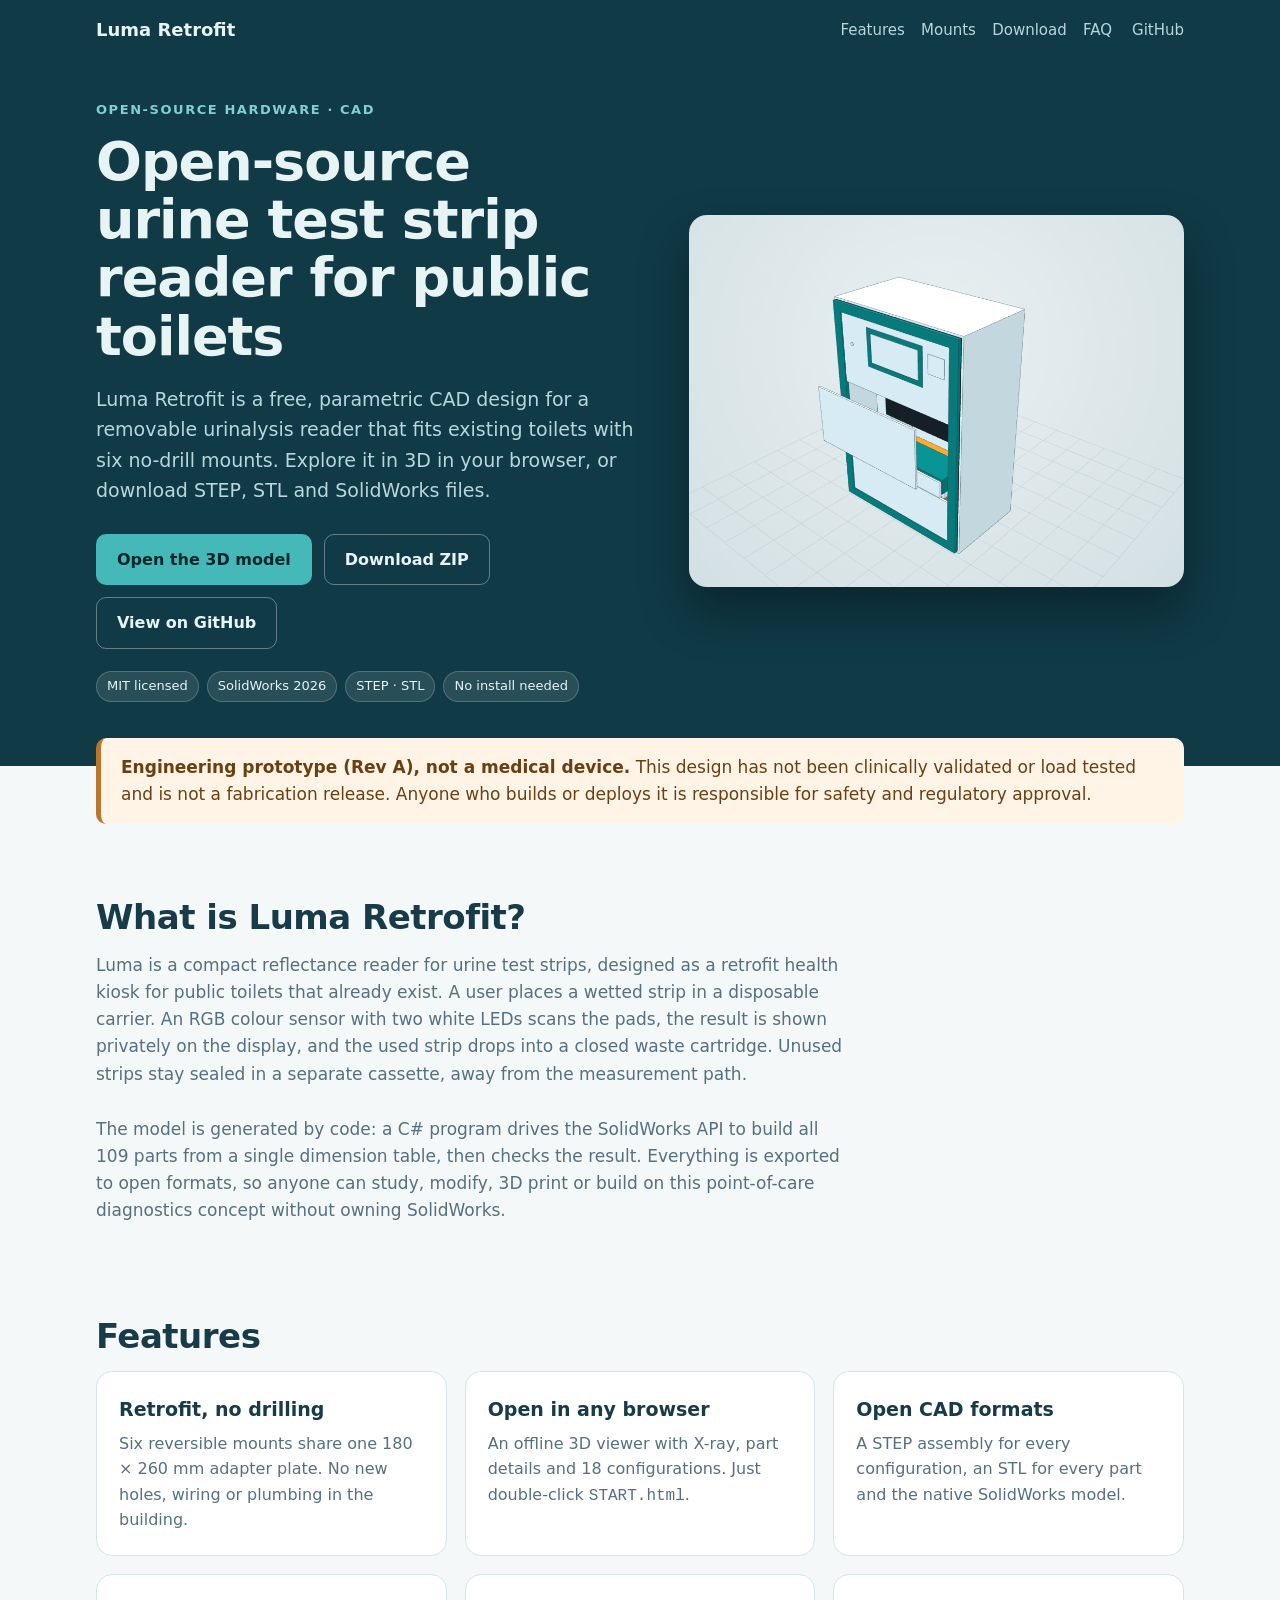
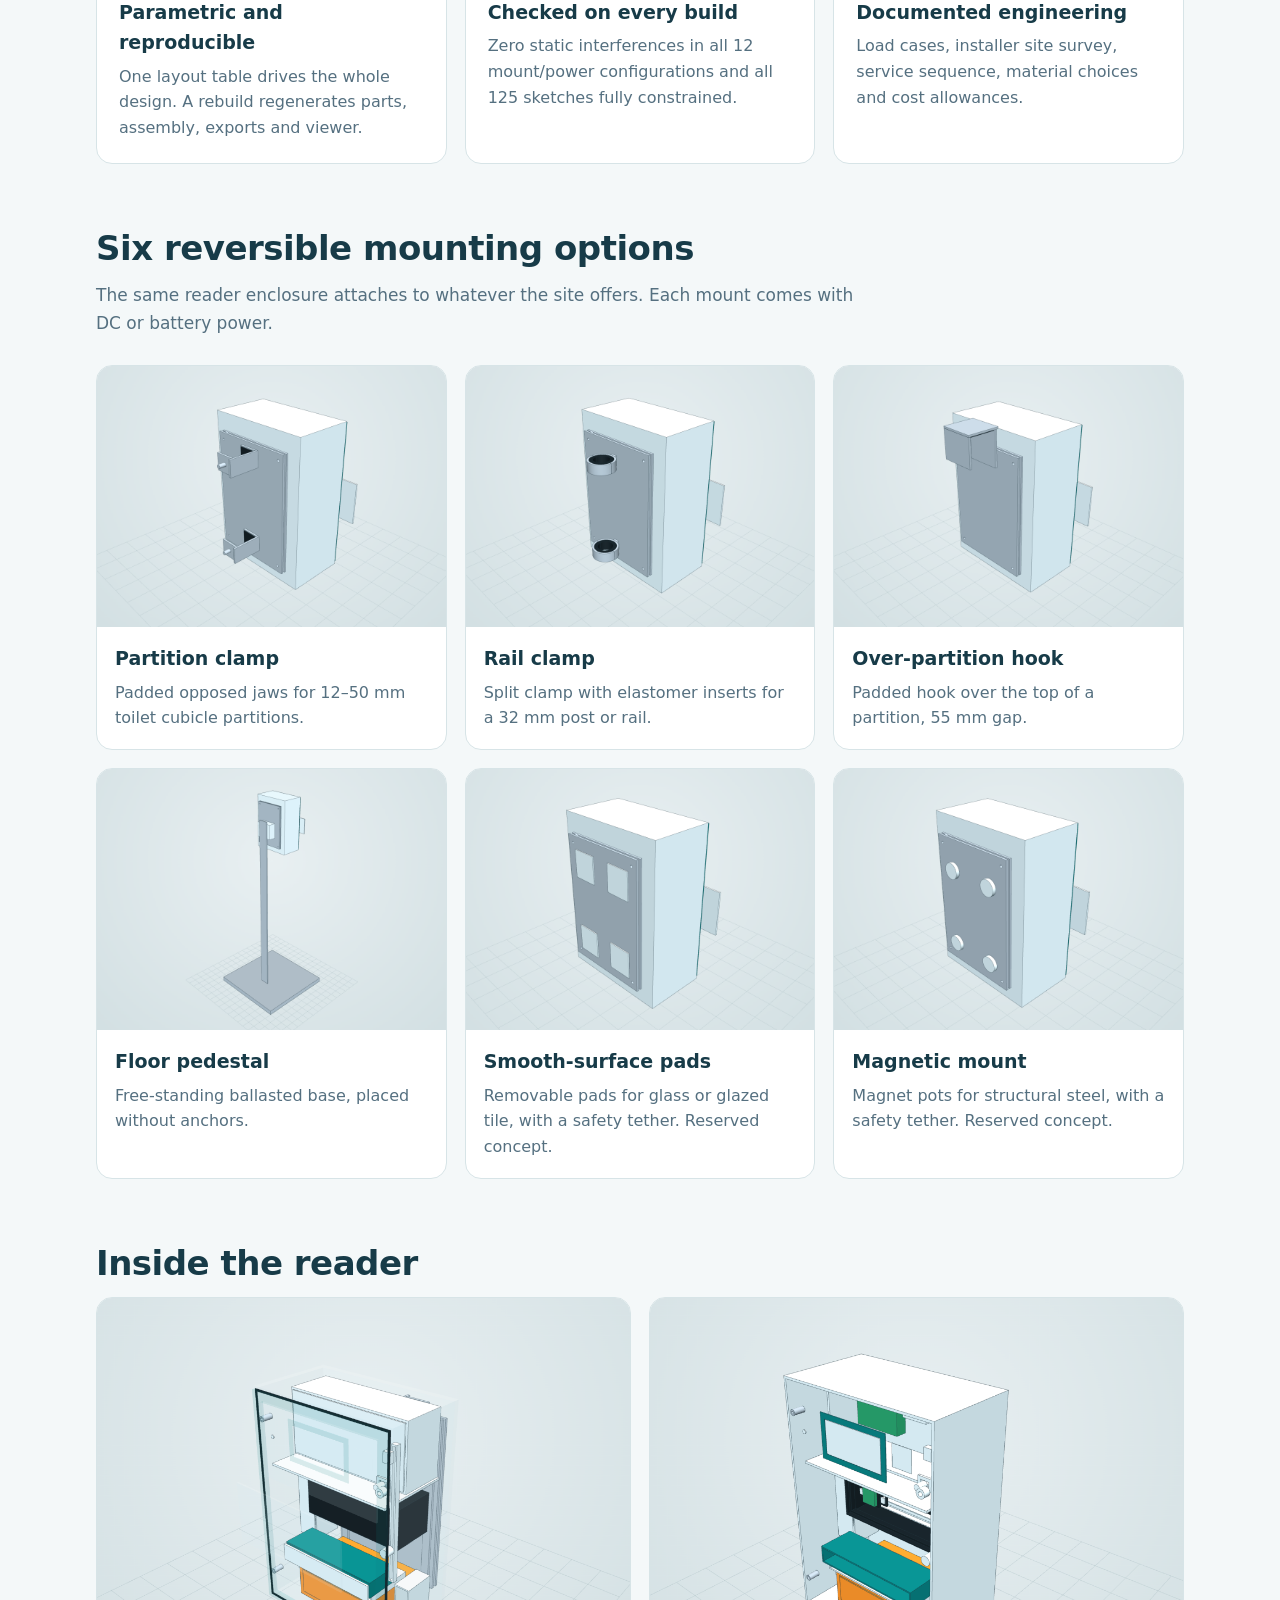
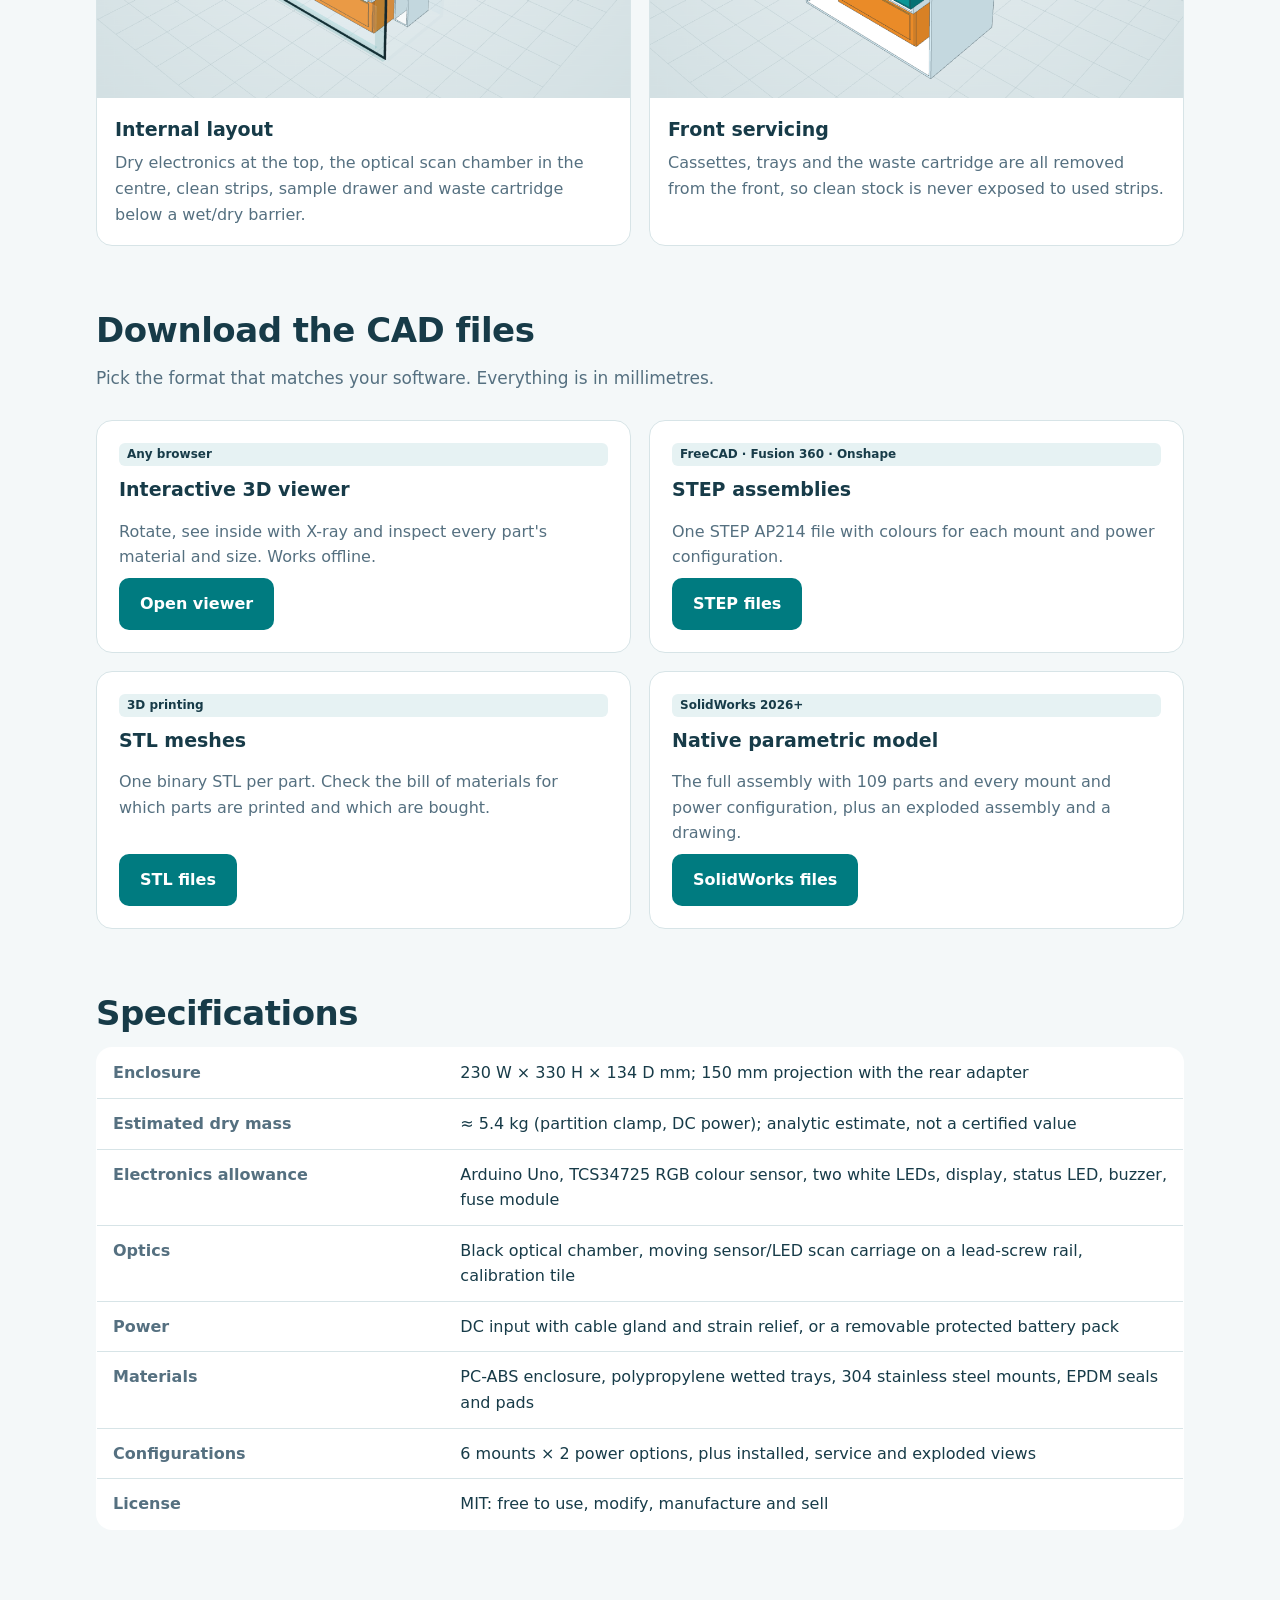
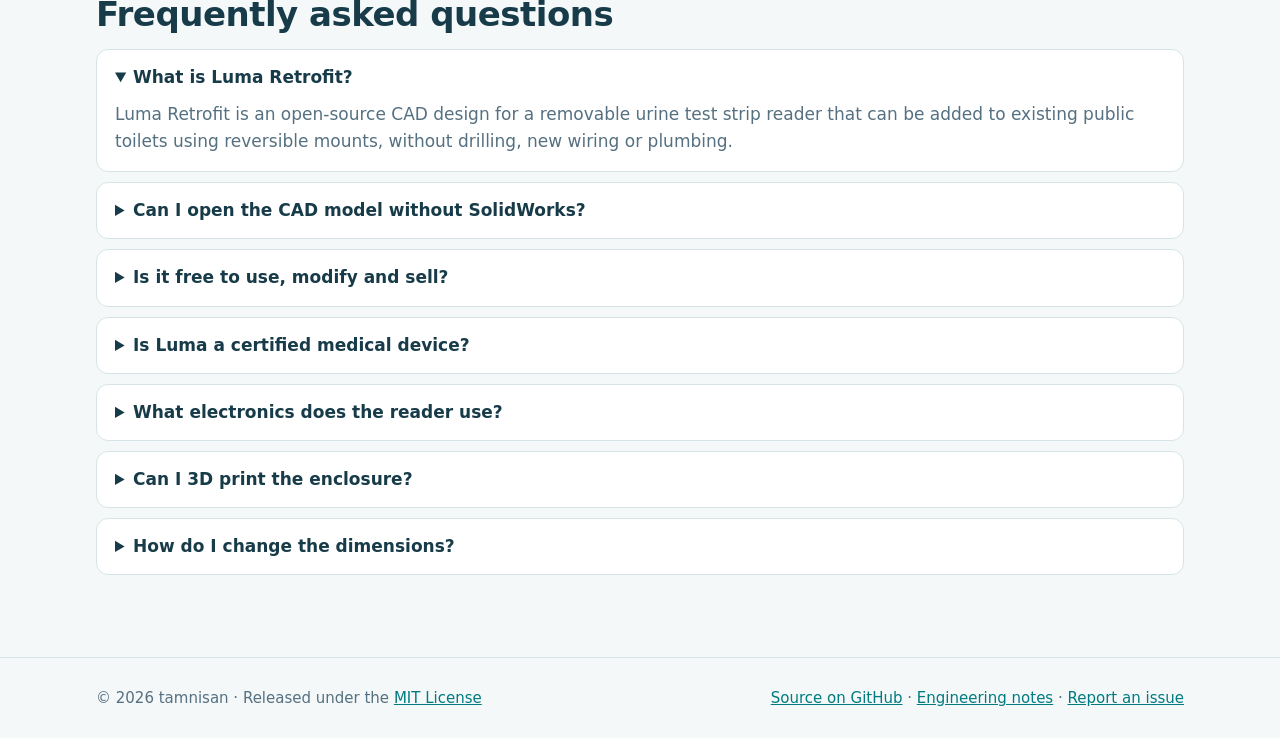
==== index.html @ 3da400e9 "Add MIT license, project README, website and search metadata - LICENSE: MIT, copyright tamnisan - RE" ====
<!doctype html>
<html lang="en">
<head>
<meta charset="utf-8">
<meta name="viewport" content="width=device-width,initial-scale=1">
<title>Luma: Open-Source Urine Test Strip Reader for Public Toilets</title>
<meta name="description" content="Free, open-source CAD for a urine test strip reader that retrofits into public toilets. View it in 3D in your browser or get STEP, STL and SolidWorks files.">
<meta name="keywords" content="urine test strip reader, open source urinalysis device, urine analyzer CAD, smart toilet, public health kiosk, point-of-care diagnostics, open hardware, SolidWorks, STEP, STL, 3D printable enclosure, Arduino, TCS34725">
<meta name="author" content="tamnisan">
<meta name="robots" content="index,follow,max-image-preview:large">
<meta name="theme-color" content="#103a46">
<link rel="canonical" href="https://tamnisan.github.io/luma/">
<link rel="icon" href="data:image/svg+xml,%3Csvg xmlns='http://www.w3.org/2000/svg' viewBox='0 0 64 64'%3E%3Crect width='64' height='64' rx='14' fill='%23103a46'/%3E%3Crect x='18' y='12' width='28' height='40' rx='3' fill='none' stroke='%237fd0cf' stroke-width='4'/%3E%3Crect x='24' y='19' width='16' height='9' fill='%237fd0cf'/%3E%3C/svg%3E">

<meta property="og:type" content="website">
<meta property="og:site_name" content="Luma Retrofit">
<meta property="og:url" content="https://tamnisan.github.io/luma/">
<meta property="og:title" content="Luma: Open-Source Urine Test Strip Reader for Public Toilets">
<meta property="og:description" content="Open-source CAD for a removable urine test strip reader with six no-drill mounts. 3D viewer, STEP, STL and SolidWorks files. MIT licensed.">
<meta property="og:image" content="https://tamnisan.github.io/luma/docs/social-preview.png">
<meta property="og:image:width" content="1280">
<meta property="og:image:height" content="640">
<meta property="og:image:alt" content="Luma Retrofit urine test strip reader enclosure, 3D CAD render">
<meta name="twitter:card" content="summary_large_image">
<meta name="twitter:title" content="Luma: Open-Source Urine Test Strip Reader for Public Toilets">
<meta name="twitter:description" content="Open-source CAD for a removable urine test strip reader with six no-drill mounts. 3D viewer, STEP, STL and SolidWorks files.">
<meta name="twitter:image" content="https://tamnisan.github.io/luma/docs/social-preview.png">

<script type="application/ld+json">
{
  "@context": "https://schema.org",
  "@graph": [
    {
      "@type": "WebSite",
      "@id": "https://tamnisan.github.io/luma/#website",
      "url": "https://tamnisan.github.io/luma/",
      "name": "Luma Retrofit",
      "description": "Open-source CAD design for a urine test strip reader that retrofits into existing public toilets.",
      "inLanguage": "en"
    },
    {
      "@type": "SoftwareSourceCode",
      "@id": "https://tamnisan.github.io/luma/#project",
      "name": "Luma Retrofit: open-source urine test strip reader CAD",
      "description": "Parametric SolidWorks CAD for a removable urine test strip reflectance reader with six reversible mounts, DC or battery power, STEP and STL exports and an offline browser 3D viewer.",
      "url": "https://tamnisan.github.io/luma/",
      "codeRepository": "https://github.com/tamnisan/luma",
      "license": "https://opensource.org/licenses/MIT",
      "programmingLanguage": ["C#", "JavaScript", "PowerShell"],
      "keywords": "urine test strip reader, urinalysis, smart toilet, public health kiosk, point-of-care diagnostics, open hardware, SolidWorks, STEP, STL, 3D printing, Arduino, TCS34725",
      "image": "https://tamnisan.github.io/luma/docs/social-preview.png",
      "author": {"@type": "Person", "name": "tamnisan", "url": "https://github.com/tamnisan"},
      "dateModified": "2026-09-21",
      "isPartOf": {"@id": "https://tamnisan.github.io/luma/#website"}
    },
    {
      "@type": "FAQPage",
      "mainEntity": [
        {"@type": "Question", "name": "What is Luma Retrofit?", "acceptedAnswer": {"@type": "Answer", "text": "Luma Retrofit is an open-source CAD design for a removable urine test strip reader that can be added to existing public toilets using reversible mounts, without drilling, new wiring or plumbing."}},
        {"@type": "Question", "name": "Can I open the CAD model without SolidWorks?", "acceptedAnswer": {"@type": "Answer", "text": "Yes. The model opens in any modern web browser through the included offline 3D viewer. STEP files work in FreeCAD, Fusion 360, Onshape and other CAD programs, and STL files work in any slicer. The native SolidWorks files need SolidWorks 2026 or newer."}},
        {"@type": "Question", "name": "Is it free to use, modify and sell?", "acceptedAnswer": {"@type": "Answer", "text": "Yes. The project is released under the MIT License, so you may use, modify, manufacture and sell it, including commercially, as long as you keep the copyright notice. It is provided as is, without warranty."}},
        {"@type": "Question", "name": "Is Luma a certified medical device?", "acceptedAnswer": {"@type": "Answer", "text": "No. Luma is a Rev A engineering prototype. It is not a fabrication release and has not been clinically validated. Anyone who builds or deploys it is responsible for safety, structural and regulatory approval."}},
        {"@type": "Question", "name": "What electronics does the reader use?", "acceptedAnswer": {"@type": "Answer", "text": "The design reserves space for an Arduino Uno controller, a TCS34725 RGB colour sensor and two white LEDs on a moving scan carriage, plus a display, status LED, buzzer and DC or battery power. Firmware is not part of the repository yet."}},
        {"@type": "Question", "name": "Can I 3D print the enclosure?", "acceptedAnswer": {"@type": "Answer", "text": "Yes. Every part is available as an STL file, and the enclosure parts are designed as PC-ABS prototype prints. Check the Process column in the bill of materials: parts named envelope are only space reservations for purchased components, and the mounts are designed in stainless steel."}},
        {"@type": "Question", "name": "How do I change the dimensions?", "acceptedAnswer": {"@type": "Answer", "text": "Every part size and position is defined in the Layout table in src/LumaBuilder.cs. Edit it and run src/Build.ps1 with SolidWorks installed to rebuild the whole model, exports and viewer."}}
      ]
    }
  ]
}
</script>

<style>
:root{--bg:#f4f8f9;--surface:#ffffff;--ink:#173b48;--muted:#557080;--line:#d7e4e7;--accent:#007b80;--accent-ink:#ffffff;--hero:#103a46;--hero-ink:#e8f3f4;--hero-muted:#b9d6db;--chip:#e6f2f3;--warn-bg:#fff4e6;--warn-line:#bd752d;--warn-ink:#6b3f10}
@media (prefers-color-scheme:dark){:root:not([data-theme="light"]){--bg:#0d1b20;--surface:#13262c;--ink:#dcebee;--muted:#8fa9b1;--line:#23404a;--accent:#45b8b9;--accent-ink:#06282b;--hero:#0a171b;--hero-ink:#e1eff1;--hero-muted:#93b3ba;--chip:#1b333a;--warn-bg:#2b2114;--warn-line:#d08a3c;--warn-ink:#f1c793}}
:root[data-theme="dark"]{--bg:#0d1b20;--surface:#13262c;--ink:#dcebee;--muted:#8fa9b1;--line:#23404a;--accent:#45b8b9;--accent-ink:#06282b;--hero:#0a171b;--hero-ink:#e1eff1;--hero-muted:#93b3ba;--chip:#1b333a;--warn-bg:#2b2114;--warn-line:#d08a3c;--warn-ink:#f1c793}
*{box-sizing:border-box}
html{scroll-behavior:smooth}
body{margin:0;background:var(--bg);color:var(--ink);font:17px/1.6 system-ui,-apple-system,"Segoe UI",Roboto,sans-serif}
a{color:var(--accent)}
img{max-width:100%;height:auto;display:block}
.wrap{max-width:1120px;margin:0 auto;padding:0 16px}
.nav{background:var(--hero);color:var(--hero-ink)}
.nav .wrap{display:flex;align-items:center;gap:20px;min-height:60px;flex-wrap:wrap}
.nav .brand{font-weight:700;color:var(--hero-ink);text-decoration:none;margin-right:auto;font-size:18px}
.nav a{color:var(--hero-muted);text-decoration:none;font-size:15px}
.nav a:hover{color:var(--hero-ink)}
.hero{background:var(--hero);color:var(--hero-ink);padding:40px 0 64px}
.hero .wrap{display:grid;grid-template-columns:1.1fr 1fr;gap:48px;align-items:center}
.eyebrow{text-transform:uppercase;letter-spacing:.12em;font-size:13px;font-weight:600;color:#7fd0cf}
h1{font-size:clamp(34px,5vw,54px);line-height:1.08;letter-spacing:-1px;margin:12px 0 18px}
.lead{font-size:19px;color:var(--hero-muted);margin:0 0 28px;max-width:560px}
.cta{display:flex;gap:12px;flex-wrap:wrap}
.btn{display:inline-block;padding:12px 20px;border-radius:10px;font-weight:600;text-decoration:none;font-size:16px;border:1px solid transparent}
.btn.primary{background:#45b8b9;color:#06282b}
.btn.ghost{border-color:rgba(255,255,255,.35);color:var(--hero-ink)}
.btn:hover{filter:brightness(1.08)}
.hero figure{margin:0;border-radius:18px;overflow:hidden;box-shadow:0 24px 48px rgba(0,0,0,.35)}
.badges{display:flex;gap:8px;flex-wrap:wrap;margin-top:22px}
.badges span{font-size:13px;padding:4px 10px;border-radius:999px;background:rgba(255,255,255,.1);border:1px solid rgba(255,255,255,.2)}
section{padding:56px 0 8px}
h2{font-size:clamp(26px,3.4vw,34px);letter-spacing:-.5px;margin:0 0 14px;line-height:1.2}
h3{font-size:19px;margin:0 0 6px}
.sub{color:var(--muted);max-width:760px;margin:0 0 28px}
.notice{margin-top:-28px;background:var(--warn-bg);border-left:5px solid var(--warn-line);color:var(--warn-ink);padding:16px 20px;border-radius:10px;position:relative}
.grid{display:grid;gap:18px}
.g3{grid-template-columns:repeat(3,1fr)}
.g2{grid-template-columns:repeat(2,1fr)}
.card{background:var(--surface);border:1px solid var(--line);border-radius:16px;padding:22px}
.card p{margin:0;color:var(--muted);font-size:16px}
.mount{padding:0;overflow:hidden}
.mount img{aspect-ratio:4/3;object-fit:cover;background:#e3edef}
.mount div{padding:16px 18px 18px}
table{width:100%;border-collapse:collapse;background:var(--surface);border:1px solid var(--line);border-radius:16px;overflow:hidden;font-size:16px}
th,td{text-align:left;padding:12px 16px;border-bottom:1px solid var(--line);vertical-align:top}
th{width:32%;color:var(--muted);font-weight:600}
tr:last-child th,tr:last-child td{border-bottom:0}
.dl .card{display:flex;flex-direction:column;gap:8px}
.dl .card a.btn{align-self:flex-start;margin-top:auto;background:var(--accent);color:var(--accent-ink)}
.tag{display:inline-block;font-size:12px;font-weight:600;padding:2px 8px;border-radius:6px;background:var(--chip);color:var(--ink)}
details{background:var(--surface);border:1px solid var(--line);border-radius:12px;padding:14px 18px;margin-bottom:10px}
summary{cursor:pointer;font-weight:600;font-size:17px}
details p{margin:10px 0 2px;color:var(--muted)}
footer{margin-top:64px;padding:28px 0;border-top:1px solid var(--line);color:var(--muted);font-size:15px}
footer .wrap{display:flex;gap:16px;justify-content:space-between;flex-wrap:wrap}
@media (max-width:860px){.hero .wrap,.g2{grid-template-columns:1fr}.g3{grid-template-columns:1fr 1fr}.nav .links{display:none}}
@media (max-width:560px){.g3{grid-template-columns:1fr}th{width:40%}}
</style>
</head>
<body>

<nav class="nav" aria-label="Main">
  <div class="wrap">
    <a class="brand" href="./">Luma Retrofit</a>
    <span class="links"><a href="#features">Features</a> &nbsp; <a href="#mounts">Mounts</a> &nbsp; <a href="#download">Download</a> &nbsp; <a href="#faq">FAQ</a></span>
    <a href="https://github.com/tamnisan/luma">GitHub</a>
  </div>
</nav>

<header class="hero">
  <div class="wrap">
    <div>
      <div class="eyebrow">Open-source hardware · CAD</div>
      <h1>Open-source urine test strip reader for public toilets</h1>
      <p class="lead">Luma Retrofit is a free, parametric CAD design for a removable urinalysis reader that fits existing toilets with six no-drill mounts. Explore it in 3D in your browser, or download STEP, STL and SolidWorks files.</p>
      <div class="cta">
        <a class="btn primary" href="START.html">Open the 3D model</a>
        <a class="btn ghost" href="https://github.com/tamnisan/luma/archive/refs/heads/main.zip">Download ZIP</a>
        <a class="btn ghost" href="https://github.com/tamnisan/luma">View on GitHub</a>
      </div>
      <div class="badges"><span>MIT licensed</span><span>SolidWorks 2026</span><span>STEP · STL</span><span>No install needed</span></div>
    </div>
    <figure><img src="docs/images/overview.png" width="960" height="720" alt="3D CAD model of the Luma urine test strip reader enclosure with display, sample drawer and service door"></figure>
  </div>
</header>

<main>
  <div class="wrap">
    <p class="notice" role="note"><strong>Engineering prototype (Rev A), not a medical device.</strong> This design has not been clinically validated or load tested and is not a fabrication release. Anyone who builds or deploys it is responsible for safety and regulatory approval.</p>
  </div>

  <section id="about">
    <div class="wrap">
      <h2>What is Luma Retrofit?</h2>
      <p class="sub">Luma is a compact reflectance reader for urine test strips, designed as a retrofit health kiosk for public toilets that already exist. A user places a wetted strip in a disposable carrier. An RGB colour sensor with two white LEDs scans the pads, the result is shown privately on the display, and the used strip drops into a closed waste cartridge. Unused strips stay sealed in a separate cassette, away from the measurement path.</p>
      <p class="sub">The model is generated by code: a C# program drives the SolidWorks API to build all 109 parts from a single dimension table, then checks the result. Everything is exported to open formats, so anyone can study, modify, 3D print or build on this point-of-care diagnostics concept without owning SolidWorks.</p>
    </div>
  </section>

  <section id="features">
    <div class="wrap">
      <h2>Features</h2>
      <div class="grid g3">
        <div class="card"><h3>Retrofit, no drilling</h3><p>Six reversible mounts share one 180 × 260 mm adapter plate. No new holes, wiring or plumbing in the building.</p></div>
        <div class="card"><h3>Open in any browser</h3><p>An offline 3D viewer with X-ray, part details and 18 configurations. Just double-click <code>START.html</code>.</p></div>
        <div class="card"><h3>Open CAD formats</h3><p>A STEP assembly for every configuration, an STL for every part and the native SolidWorks model.</p></div>
        <div class="card"><h3>Parametric and reproducible</h3><p>One layout table drives the whole design. A rebuild regenerates parts, assembly, exports and viewer.</p></div>
        <div class="card"><h3>Checked on every build</h3><p>Zero static interferences in all 12 mount/power configurations and all 125 sketches fully constrained.</p></div>
        <div class="card"><h3>Documented engineering</h3><p>Load cases, installer site survey, service sequence, material choices and cost allowances.</p></div>
      </div>
    </div>
  </section>

  <section id="mounts">
    <div class="wrap">
      <h2>Six reversible mounting options</h2>
      <p class="sub">The same reader enclosure attaches to whatever the site offers. Each mount comes with DC or battery power.</p>
      <div class="grid g3">
        <article class="card mount"><img src="docs/images/mount-partition.png" width="960" height="720" loading="lazy" alt="Rear view of the Luma reader with the partition clamp mount"><div><h3>Partition clamp</h3><p>Padded opposed jaws for 12–50 mm toilet cubicle partitions.</p></div></article>
        <article class="card mount"><img src="docs/images/mount-rail.png" width="960" height="720" loading="lazy" alt="Rear view of the Luma reader with the rail clamp mount"><div><h3>Rail clamp</h3><p>Split clamp with elastomer inserts for a 32 mm post or rail.</p></div></article>
        <article class="card mount"><img src="docs/images/mount-hook.png" width="960" height="720" loading="lazy" alt="Rear view of the Luma reader with the over-partition hook mount"><div><h3>Over-partition hook</h3><p>Padded hook over the top of a partition, 55 mm gap.</p></div></article>
        <article class="card mount"><img src="docs/images/mount-pedestal.png" width="960" height="720" loading="lazy" alt="Luma reader on a free-standing floor pedestal"><div><h3>Floor pedestal</h3><p>Free-standing ballasted base, placed without anchors.</p></div></article>
        <article class="card mount"><img src="docs/images/mount-smooth.png" width="960" height="720" loading="lazy" alt="Rear view of the Luma reader with removable smooth-surface pads"><div><h3>Smooth-surface pads</h3><p>Removable pads for glass or glazed tile, with a safety tether. Reserved concept.</p></div></article>
        <article class="card mount"><img src="docs/images/mount-magnetic.png" width="960" height="720" loading="lazy" alt="Rear view of the Luma reader with magnetic pot mounts"><div><h3>Magnetic mount</h3><p>Magnet pots for structural steel, with a safety tether. Reserved concept.</p></div></article>
      </div>
    </div>
  </section>

  <section id="inside">
    <div class="wrap">
      <h2>Inside the reader</h2>
      <div class="grid g2">
        <figure class="card mount" style="margin:0"><img src="docs/images/xray.png" width="960" height="720" loading="lazy" alt="X-ray view of the Luma urine strip reader showing electronics tray, optical chamber, strip cassette and waste cartridge"><div><h3>Internal layout</h3><p>Dry electronics at the top, the optical scan chamber in the centre, clean strips, sample drawer and waste cartridge below a wet/dry barrier.</p></div></figure>
        <figure class="card mount" style="margin:0"><img src="docs/images/service-open.png" width="960" height="720" loading="lazy" alt="Luma reader with front covers removed for servicing"><div><h3>Front servicing</h3><p>Cassettes, trays and the waste cartridge are all removed from the front, so clean stock is never exposed to used strips.</p></div></figure>
      </div>
    </div>
  </section>

  <section id="download">
    <div class="wrap">
      <h2>Download the CAD files</h2>
      <p class="sub">Pick the format that matches your software. Everything is in millimetres.</p>
      <div class="grid g2 dl">
        <div class="card"><span class="tag">Any browser</span><h3>Interactive 3D viewer</h3><p>Rotate, see inside with X-ray and inspect every part's material and size. Works offline.</p><a class="btn" href="START.html">Open viewer</a></div>
        <div class="card"><span class="tag">FreeCAD · Fusion 360 · Onshape</span><h3>STEP assemblies</h3><p>One STEP AP214 file with colours for each mount and power configuration.</p><a class="btn" href="https://github.com/tamnisan/luma/tree/main/builds/20260913-163314/exports/step">STEP files</a></div>
        <div class="card"><span class="tag">3D printing</span><h3>STL meshes</h3><p>One binary STL per part. Check the bill of materials for which parts are printed and which are bought.</p><a class="btn" href="https://github.com/tamnisan/luma/tree/main/builds/20260913-163314/exports/stl">STL files</a></div>
        <div class="card"><span class="tag">SolidWorks 2026+</span><h3>Native parametric model</h3><p>The full assembly with 109 parts and every mount and power configuration, plus an exploded assembly and a drawing.</p><a class="btn" href="https://github.com/tamnisan/luma/tree/main/builds/20260913-163314">SolidWorks files</a></div>
      </div>
    </div>
  </section>

  <section id="specs">
    <div class="wrap">
      <h2>Specifications</h2>
      <table>
        <tr><th scope="row">Enclosure</th><td>230 W × 330 H × 134 D mm; 150 mm projection with the rear adapter</td></tr>
        <tr><th scope="row">Estimated dry mass</th><td>≈ 5.4 kg (partition clamp, DC power); analytic estimate, not a certified value</td></tr>
        <tr><th scope="row">Electronics allowance</th><td>Arduino Uno, TCS34725 RGB colour sensor, two white LEDs, display, status LED, buzzer, fuse module</td></tr>
        <tr><th scope="row">Optics</th><td>Black optical chamber, moving sensor/LED scan carriage on a lead-screw rail, calibration tile</td></tr>
        <tr><th scope="row">Power</th><td>DC input with cable gland and strain relief, or a removable protected battery pack</td></tr>
        <tr><th scope="row">Materials</th><td>PC-ABS enclosure, polypropylene wetted trays, 304 stainless steel mounts, EPDM seals and pads</td></tr>
        <tr><th scope="row">Configurations</th><td>6 mounts × 2 power options, plus installed, service and exploded views</td></tr>
        <tr><th scope="row">License</th><td>MIT: free to use, modify, manufacture and sell</td></tr>
      </table>
    </div>
  </section>

  <section id="faq">
    <div class="wrap">
      <h2>Frequently asked questions</h2>
      <details open><summary>What is Luma Retrofit?</summary><p>Luma Retrofit is an open-source CAD design for a removable urine test strip reader that can be added to existing public toilets using reversible mounts, without drilling, new wiring or plumbing.</p></details>
      <details><summary>Can I open the CAD model without SolidWorks?</summary><p>Yes. The model opens in any modern web browser through the included offline 3D viewer. STEP files work in FreeCAD, Fusion 360, Onshape and other CAD programs, and STL files work in any slicer. The native SolidWorks files need SolidWorks 2026 or newer.</p></details>
      <details><summary>Is it free to use, modify and sell?</summary><p>Yes. The project is released under the MIT License, so you may use, modify, manufacture and sell it, including commercially, as long as you keep the copyright notice. It is provided as is, without warranty.</p></details>
      <details><summary>Is Luma a certified medical device?</summary><p>No. Luma is a Rev A engineering prototype. It is not a fabrication release and has not been clinically validated. Anyone who builds or deploys it is responsible for safety, structural and regulatory approval.</p></details>
      <details><summary>What electronics does the reader use?</summary><p>The design reserves space for an Arduino Uno controller, a TCS34725 RGB colour sensor and two white LEDs on a moving scan carriage, plus a display, status LED, buzzer and DC or battery power. Firmware is not part of the repository yet.</p></details>
      <details><summary>Can I 3D print the enclosure?</summary><p>Yes. Every part is available as an STL file, and the enclosure parts are designed as PC-ABS prototype prints. Check the Process column in the bill of materials: parts named envelope are only space reservations for purchased components, and the mounts are designed in stainless steel.</p></details>
      <details><summary>How do I change the dimensions?</summary><p>Every part size and position is defined in the Layout table in <code>src/LumaBuilder.cs</code>. Edit it and run <code>src/Build.ps1</code> with SolidWorks installed to rebuild the whole model, exports and viewer.</p></details>
    </div>
  </section>
</main>

<footer>
  <div class="wrap">
    <span>© 2026 tamnisan · Released under the <a href="https://github.com/tamnisan/luma/blob/main/LICENSE">MIT License</a></span>
    <span><a href="https://github.com/tamnisan/luma">Source on GitHub</a> · <a href="https://github.com/tamnisan/luma/blob/main/ENGINEERING.md">Engineering notes</a> · <a href="https://github.com/tamnisan/luma/issues">Report an issue</a></span>
  </div>
</footer>

</body>
</html>
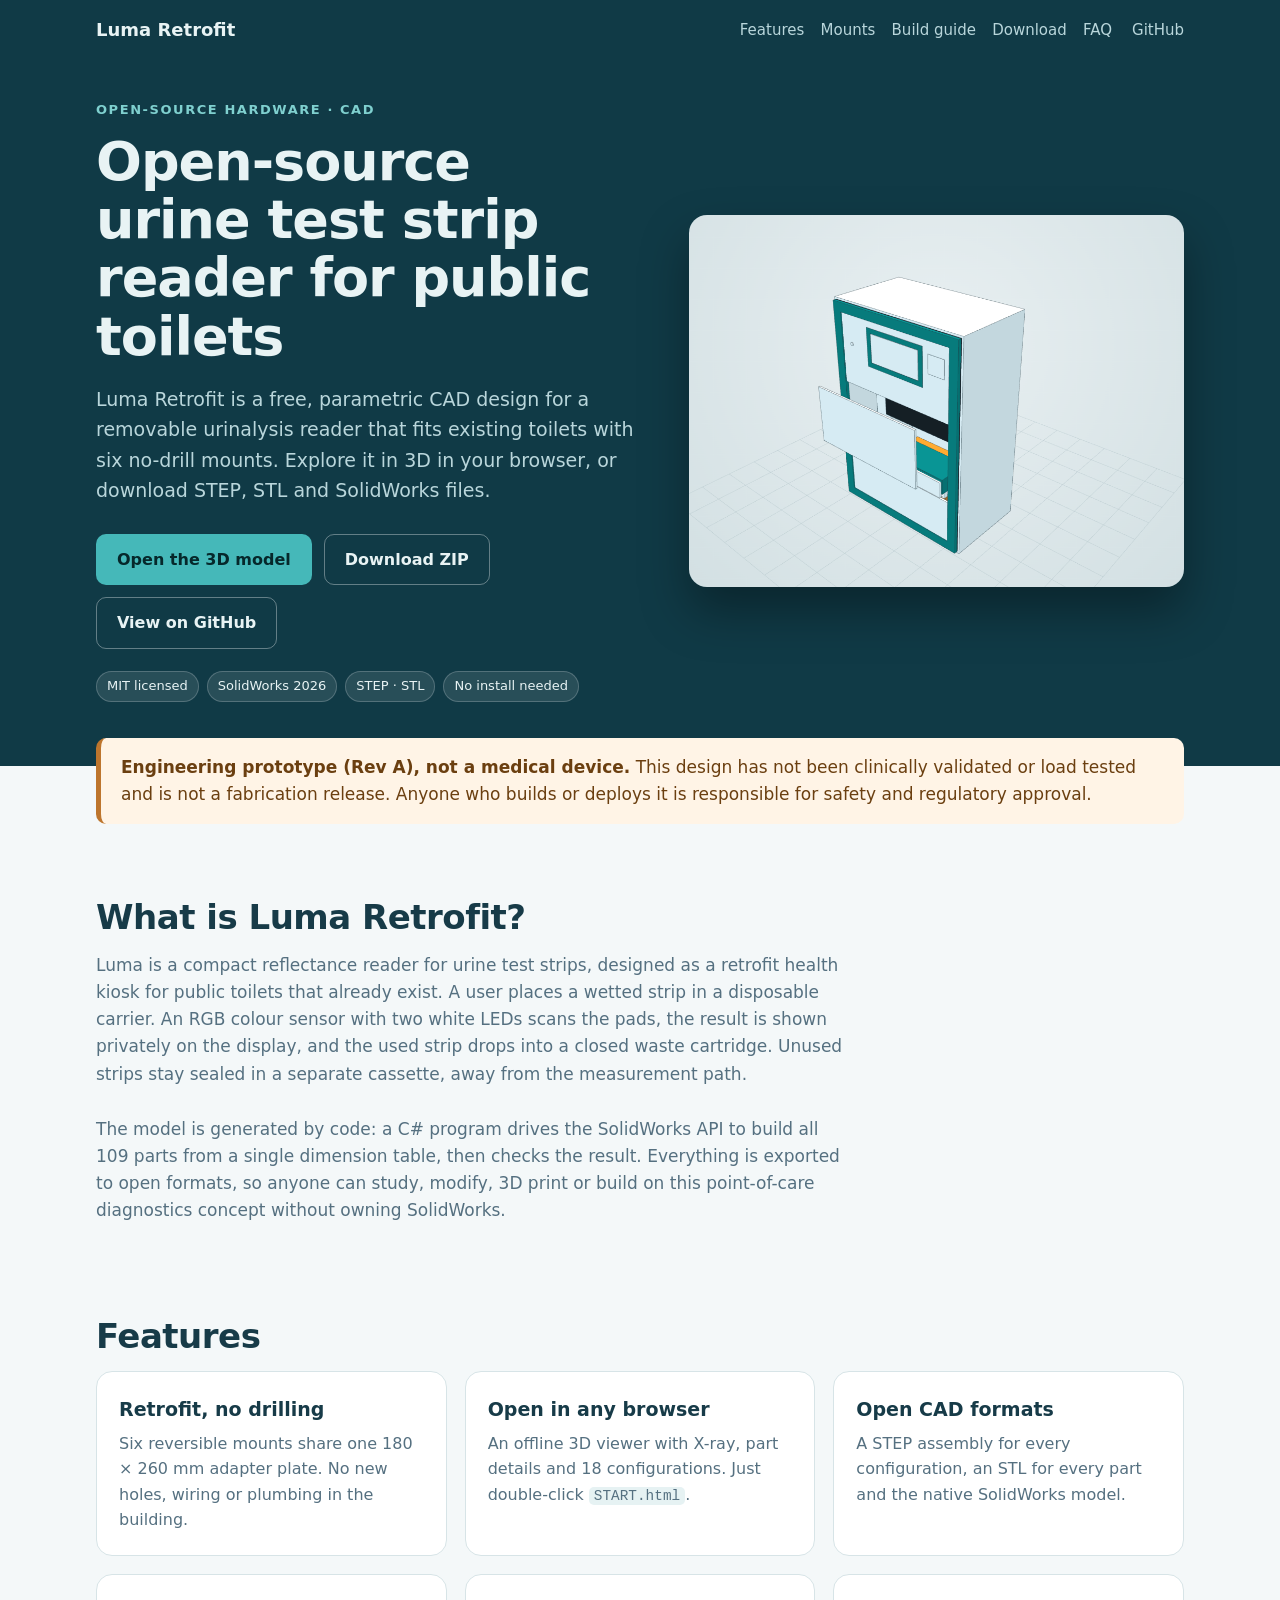
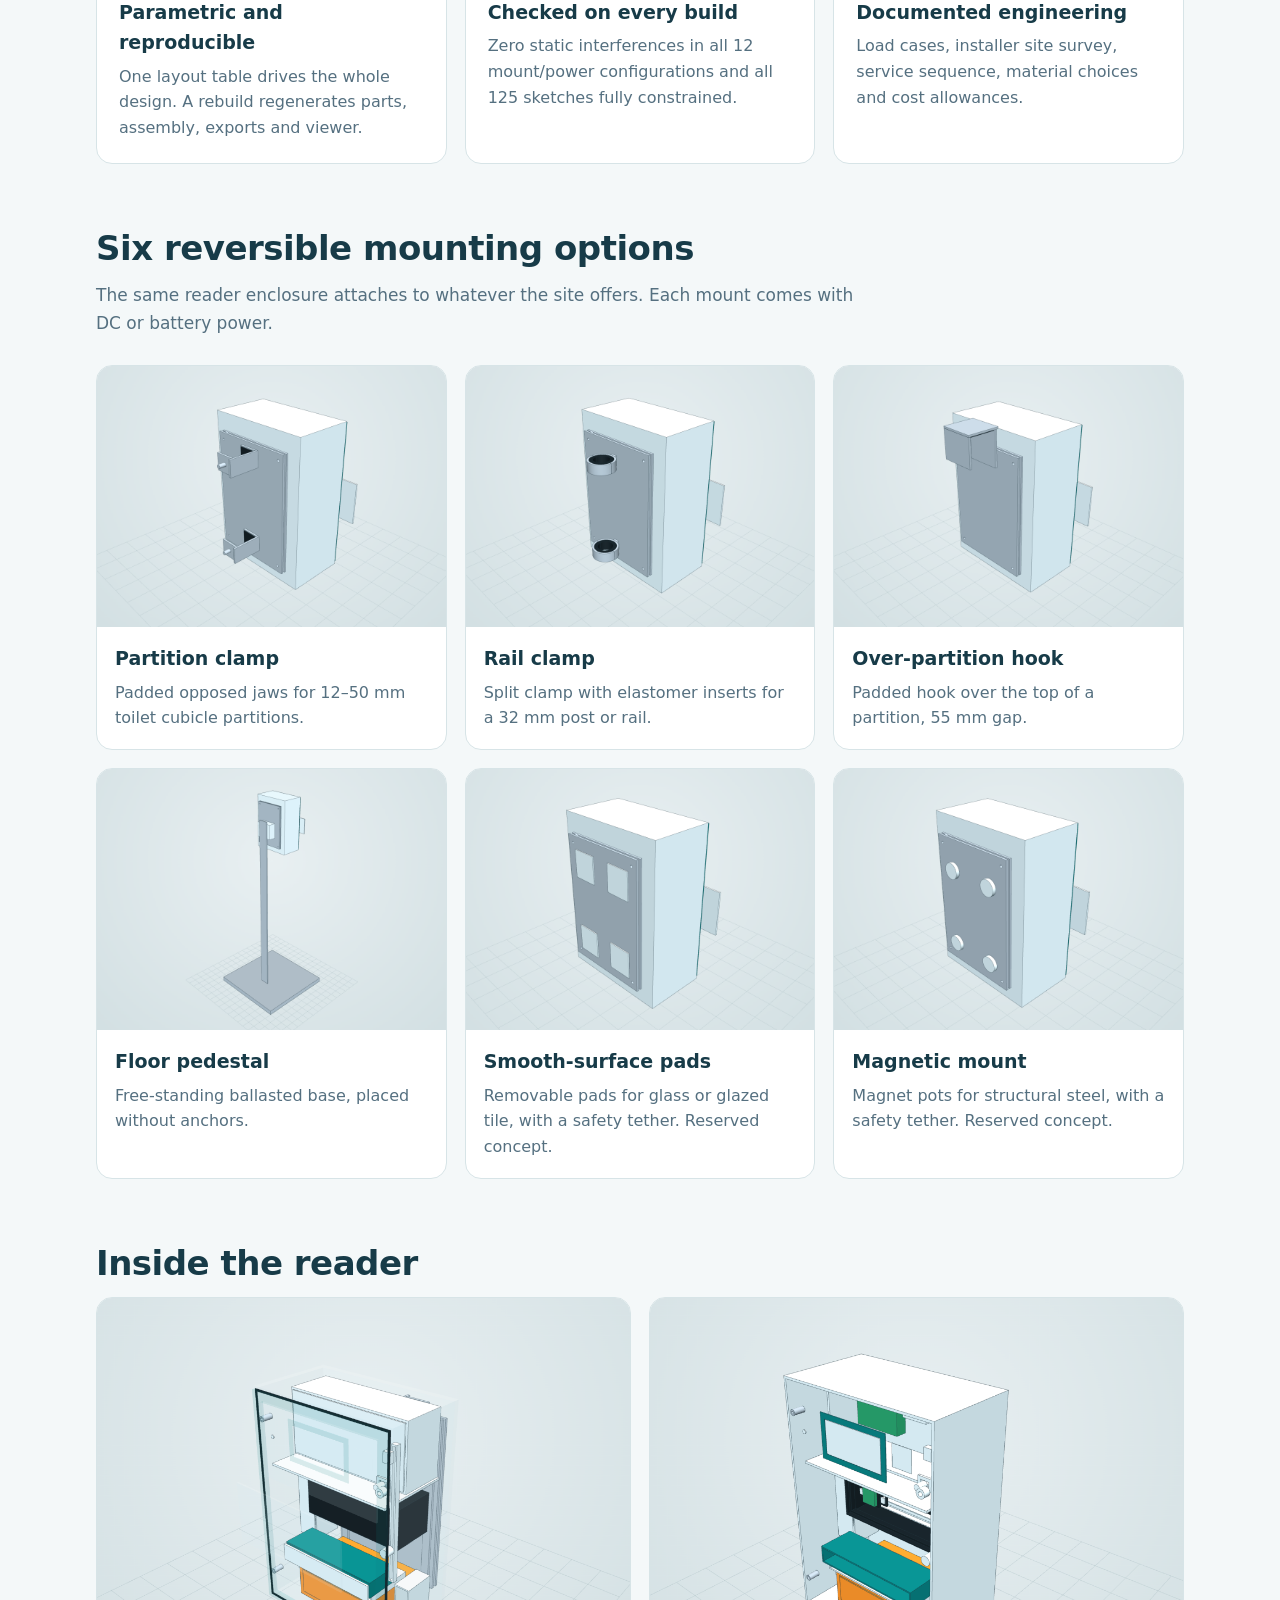
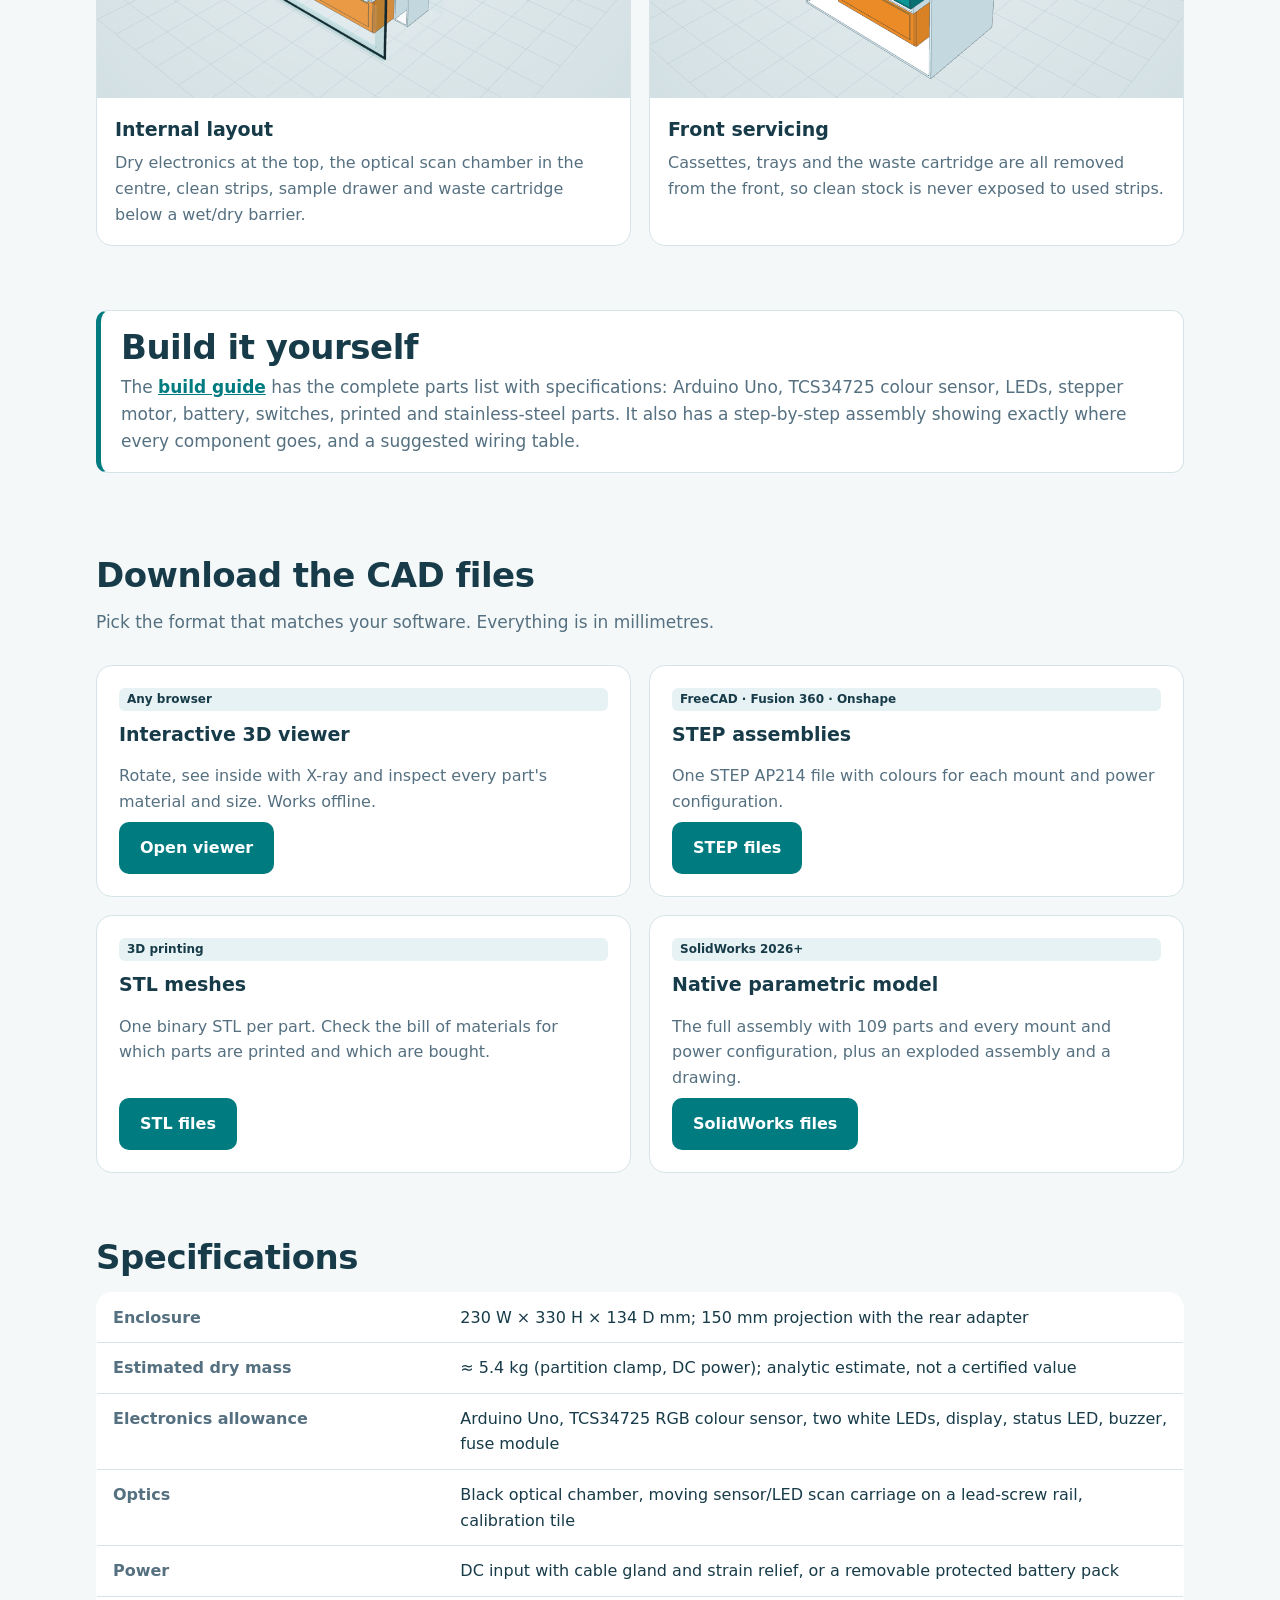
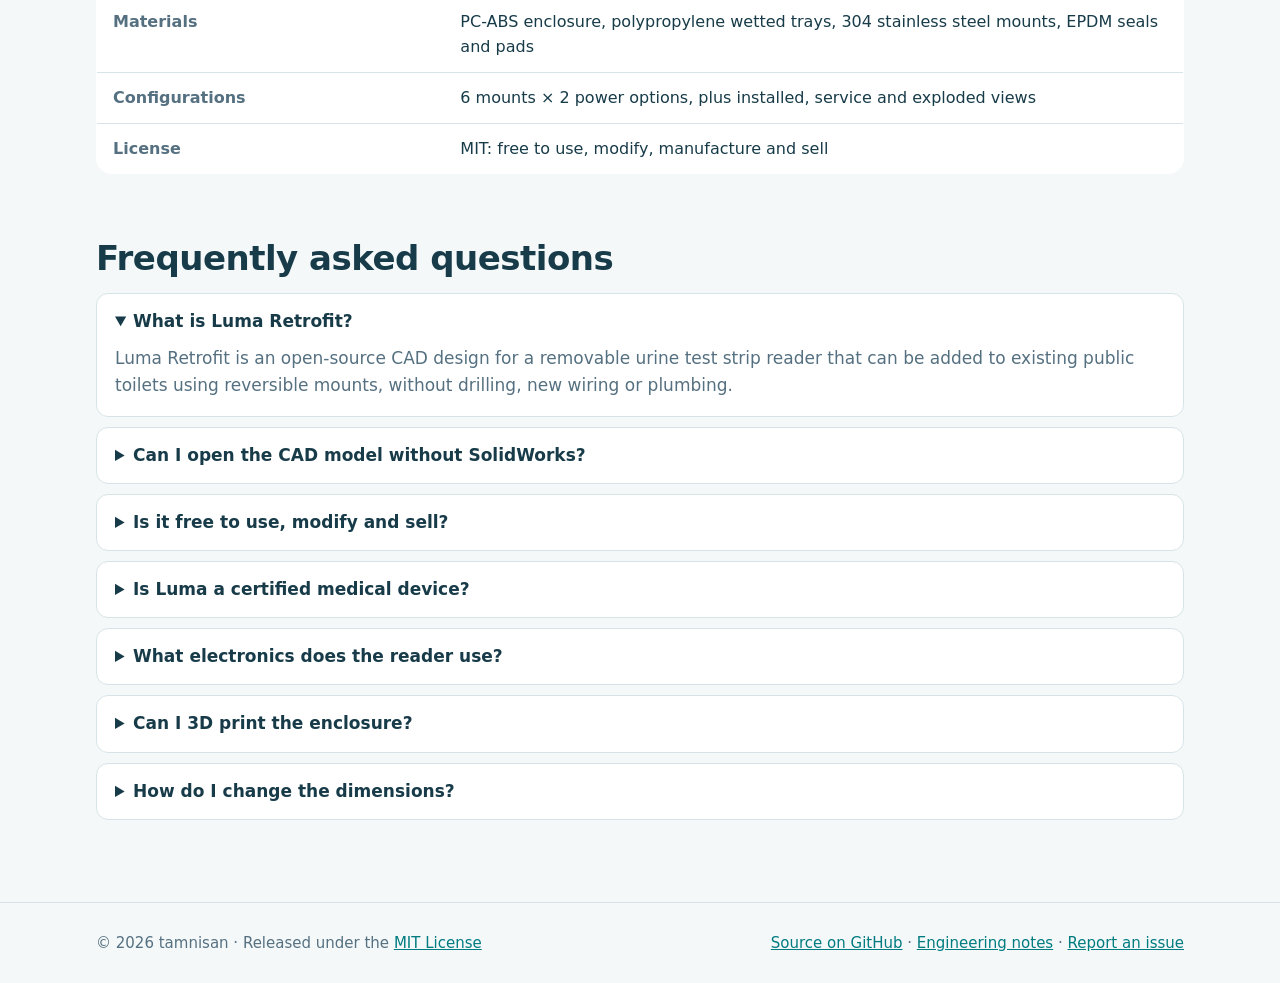
==== commit 04004df9: "Add website build guide with parts list, layout and assembly steps - build-guide.html (generated by " ====
--- a/index.html
+++ b/index.html
@@ -69,69 +69,14 @@
 }
 </script>
 
-<style>
-:root{--bg:#f4f8f9;--surface:#ffffff;--ink:#173b48;--muted:#557080;--line:#d7e4e7;--accent:#007b80;--accent-ink:#ffffff;--hero:#103a46;--hero-ink:#e8f3f4;--hero-muted:#b9d6db;--chip:#e6f2f3;--warn-bg:#fff4e6;--warn-line:#bd752d;--warn-ink:#6b3f10}
-@media (prefers-color-scheme:dark){:root:not([data-theme="light"]){--bg:#0d1b20;--surface:#13262c;--ink:#dcebee;--muted:#8fa9b1;--line:#23404a;--accent:#45b8b9;--accent-ink:#06282b;--hero:#0a171b;--hero-ink:#e1eff1;--hero-muted:#93b3ba;--chip:#1b333a;--warn-bg:#2b2114;--warn-line:#d08a3c;--warn-ink:#f1c793}}
-:root[data-theme="dark"]{--bg:#0d1b20;--surface:#13262c;--ink:#dcebee;--muted:#8fa9b1;--line:#23404a;--accent:#45b8b9;--accent-ink:#06282b;--hero:#0a171b;--hero-ink:#e1eff1;--hero-muted:#93b3ba;--chip:#1b333a;--warn-bg:#2b2114;--warn-line:#d08a3c;--warn-ink:#f1c793}
-*{box-sizing:border-box}
-html{scroll-behavior:smooth}
-body{margin:0;background:var(--bg);color:var(--ink);font:17px/1.6 system-ui,-apple-system,"Segoe UI",Roboto,sans-serif}
-a{color:var(--accent)}
-img{max-width:100%;height:auto;display:block}
-.wrap{max-width:1120px;margin:0 auto;padding:0 16px}
-.nav{background:var(--hero);color:var(--hero-ink)}
-.nav .wrap{display:flex;align-items:center;gap:20px;min-height:60px;flex-wrap:wrap}
-.nav .brand{font-weight:700;color:var(--hero-ink);text-decoration:none;margin-right:auto;font-size:18px}
-.nav a{color:var(--hero-muted);text-decoration:none;font-size:15px}
-.nav a:hover{color:var(--hero-ink)}
-.hero{background:var(--hero);color:var(--hero-ink);padding:40px 0 64px}
-.hero .wrap{display:grid;grid-template-columns:1.1fr 1fr;gap:48px;align-items:center}
-.eyebrow{text-transform:uppercase;letter-spacing:.12em;font-size:13px;font-weight:600;color:#7fd0cf}
-h1{font-size:clamp(34px,5vw,54px);line-height:1.08;letter-spacing:-1px;margin:12px 0 18px}
-.lead{font-size:19px;color:var(--hero-muted);margin:0 0 28px;max-width:560px}
-.cta{display:flex;gap:12px;flex-wrap:wrap}
-.btn{display:inline-block;padding:12px 20px;border-radius:10px;font-weight:600;text-decoration:none;font-size:16px;border:1px solid transparent}
-.btn.primary{background:#45b8b9;color:#06282b}
-.btn.ghost{border-color:rgba(255,255,255,.35);color:var(--hero-ink)}
-.btn:hover{filter:brightness(1.08)}
-.hero figure{margin:0;border-radius:18px;overflow:hidden;box-shadow:0 24px 48px rgba(0,0,0,.35)}
-.badges{display:flex;gap:8px;flex-wrap:wrap;margin-top:22px}
-.badges span{font-size:13px;padding:4px 10px;border-radius:999px;background:rgba(255,255,255,.1);border:1px solid rgba(255,255,255,.2)}
-section{padding:56px 0 8px}
-h2{font-size:clamp(26px,3.4vw,34px);letter-spacing:-.5px;margin:0 0 14px;line-height:1.2}
-h3{font-size:19px;margin:0 0 6px}
-.sub{color:var(--muted);max-width:760px;margin:0 0 28px}
-.notice{margin-top:-28px;background:var(--warn-bg);border-left:5px solid var(--warn-line);color:var(--warn-ink);padding:16px 20px;border-radius:10px;position:relative}
-.grid{display:grid;gap:18px}
-.g3{grid-template-columns:repeat(3,1fr)}
-.g2{grid-template-columns:repeat(2,1fr)}
-.card{background:var(--surface);border:1px solid var(--line);border-radius:16px;padding:22px}
-.card p{margin:0;color:var(--muted);font-size:16px}
-.mount{padding:0;overflow:hidden}
-.mount img{aspect-ratio:4/3;object-fit:cover;background:#e3edef}
-.mount div{padding:16px 18px 18px}
-table{width:100%;border-collapse:collapse;background:var(--surface);border:1px solid var(--line);border-radius:16px;overflow:hidden;font-size:16px}
-th,td{text-align:left;padding:12px 16px;border-bottom:1px solid var(--line);vertical-align:top}
-th{width:32%;color:var(--muted);font-weight:600}
-tr:last-child th,tr:last-child td{border-bottom:0}
-.dl .card{display:flex;flex-direction:column;gap:8px}
-.dl .card a.btn{align-self:flex-start;margin-top:auto;background:var(--accent);color:var(--accent-ink)}
-.tag{display:inline-block;font-size:12px;font-weight:600;padding:2px 8px;border-radius:6px;background:var(--chip);color:var(--ink)}
-details{background:var(--surface);border:1px solid var(--line);border-radius:12px;padding:14px 18px;margin-bottom:10px}
-summary{cursor:pointer;font-weight:600;font-size:17px}
-details p{margin:10px 0 2px;color:var(--muted)}
-footer{margin-top:64px;padding:28px 0;border-top:1px solid var(--line);color:var(--muted);font-size:15px}
-footer .wrap{display:flex;gap:16px;justify-content:space-between;flex-wrap:wrap}
-@media (max-width:860px){.hero .wrap,.g2{grid-template-columns:1fr}.g3{grid-template-columns:1fr 1fr}.nav .links{display:none}}
-@media (max-width:560px){.g3{grid-template-columns:1fr}th{width:40%}}
-</style>
+<link rel="stylesheet" href="assets/site.css">
 </head>
 <body>
 
 <nav class="nav" aria-label="Main">
   <div class="wrap">
     <a class="brand" href="./">Luma Retrofit</a>
-    <span class="links"><a href="#features">Features</a> &nbsp; <a href="#mounts">Mounts</a> &nbsp; <a href="#download">Download</a> &nbsp; <a href="#faq">FAQ</a></span>
+    <span class="links"><a href="#features">Features</a> &nbsp; <a href="#mounts">Mounts</a> &nbsp; <a href="build-guide.html">Build guide</a> &nbsp; <a href="#download">Download</a> &nbsp; <a href="#faq">FAQ</a></span>
     <a href="https://github.com/tamnisan/luma">GitHub</a>
   </div>
 </nav>
@@ -205,6 +150,15 @@
     </div>
   </section>
 
+  <section id="build">
+    <div class="wrap">
+      <div class="callout">
+        <h2 style="margin:0">Build it yourself</h2>
+        <p>The <a href="build-guide.html"><strong>build guide</strong></a> has the complete parts list with specifications: Arduino Uno, TCS34725 colour sensor, LEDs, stepper motor, battery, switches, printed and stainless-steel parts. It also has a step-by-step assembly showing exactly where every component goes, and a suggested wiring table.</p>
+      </div>
+    </div>
+  </section>
+
   <section id="download">
     <div class="wrap">
       <h2>Download the CAD files</h2>
@@ -221,7 +175,7 @@
   <section id="specs">
     <div class="wrap">
       <h2>Specifications</h2>
-      <table>
+      <table class="specs">
         <tr><th scope="row">Enclosure</th><td>230 W × 330 H × 134 D mm; 150 mm projection with the rear adapter</td></tr>
         <tr><th scope="row">Estimated dry mass</th><td>≈ 5.4 kg (partition clamp, DC power); analytic estimate, not a certified value</td></tr>
         <tr><th scope="row">Electronics allowance</th><td>Arduino Uno, TCS34725 RGB colour sensor, two white LEDs, display, status LED, buzzer, fuse module</td></tr>
--- a/assets/site.css
+++ b/assets/site.css
@@ -0,0 +1,114 @@
+:root{--bg:#f4f8f9;--surface:#ffffff;--ink:#173b48;--muted:#557080;--line:#d7e4e7;--accent:#007b80;--accent-ink:#ffffff;--hero:#103a46;--hero-ink:#e8f3f4;--hero-muted:#b9d6db;--chip:#e6f2f3;--warn-bg:#fff4e6;--warn-line:#bd752d;--warn-ink:#6b3f10}
+@media (prefers-color-scheme:dark){:root:not([data-theme="light"]){--bg:#0d1b20;--surface:#13262c;--ink:#dcebee;--muted:#8fa9b1;--line:#23404a;--accent:#45b8b9;--accent-ink:#06282b;--hero:#0a171b;--hero-ink:#e1eff1;--hero-muted:#93b3ba;--chip:#1b333a;--warn-bg:#2b2114;--warn-line:#d08a3c;--warn-ink:#f1c793}}
+:root[data-theme="dark"]{--bg:#0d1b20;--surface:#13262c;--ink:#dcebee;--muted:#8fa9b1;--line:#23404a;--accent:#45b8b9;--accent-ink:#06282b;--hero:#0a171b;--hero-ink:#e1eff1;--hero-muted:#93b3ba;--chip:#1b333a;--warn-bg:#2b2114;--warn-line:#d08a3c;--warn-ink:#f1c793}
+*{box-sizing:border-box}
+html{scroll-behavior:smooth}
+body{margin:0;background:var(--bg);color:var(--ink);font:17px/1.6 system-ui,-apple-system,"Segoe UI",Roboto,sans-serif}
+a{color:var(--accent)}
+img{max-width:100%;height:auto;display:block}
+.wrap{max-width:1120px;margin:0 auto;padding:0 16px}
+.nav{background:var(--hero);color:var(--hero-ink)}
+.nav .wrap{display:flex;align-items:center;gap:20px;min-height:60px;flex-wrap:wrap}
+.nav .brand{font-weight:700;color:var(--hero-ink);text-decoration:none;margin-right:auto;font-size:18px}
+.nav a{color:var(--hero-muted);text-decoration:none;font-size:15px}
+.nav a:hover{color:var(--hero-ink)}
+.hero{background:var(--hero);color:var(--hero-ink);padding:40px 0 64px}
+.hero .wrap{display:grid;grid-template-columns:1.1fr 1fr;gap:48px;align-items:center}
+.eyebrow{text-transform:uppercase;letter-spacing:.12em;font-size:13px;font-weight:600;color:#7fd0cf}
+h1{font-size:clamp(34px,5vw,54px);line-height:1.08;letter-spacing:-1px;margin:12px 0 18px}
+.lead{font-size:19px;color:var(--hero-muted);margin:0 0 28px;max-width:560px}
+.cta{display:flex;gap:12px;flex-wrap:wrap}
+.btn{display:inline-block;padding:12px 20px;border-radius:10px;font-weight:600;text-decoration:none;font-size:16px;border:1px solid transparent}
+.btn.primary{background:#45b8b9;color:#06282b}
+.btn.ghost{border-color:rgba(255,255,255,.35);color:var(--hero-ink)}
+.btn:hover{filter:brightness(1.08)}
+.hero figure{margin:0;border-radius:18px;overflow:hidden;box-shadow:0 24px 48px rgba(0,0,0,.35)}
+.badges{display:flex;gap:8px;flex-wrap:wrap;margin-top:22px}
+.badges span{font-size:13px;padding:4px 10px;border-radius:999px;background:rgba(255,255,255,.1);border:1px solid rgba(255,255,255,.2)}
+section{padding:56px 0 8px}
+h2{font-size:clamp(26px,3.4vw,34px);letter-spacing:-.5px;margin:0 0 14px;line-height:1.2}
+h3{font-size:19px;margin:0 0 6px}
+.sub{color:var(--muted);max-width:760px;margin:0 0 28px}
+.notice{margin-top:-28px;background:var(--warn-bg);border-left:5px solid var(--warn-line);color:var(--warn-ink);padding:16px 20px;border-radius:10px;position:relative}
+.grid{display:grid;gap:18px}
+.g3{grid-template-columns:repeat(3,1fr)}
+.g2{grid-template-columns:repeat(2,1fr)}
+.card{background:var(--surface);border:1px solid var(--line);border-radius:16px;padding:22px}
+.card p{margin:0;color:var(--muted);font-size:16px}
+.mount{padding:0;overflow:hidden}
+.mount img{aspect-ratio:4/3;object-fit:cover;background:#e3edef}
+.mount div{padding:16px 18px 18px}
+table{width:100%;border-collapse:collapse;background:var(--surface);border:1px solid var(--line);border-radius:16px;overflow:hidden;font-size:16px}
+th,td{text-align:left;padding:12px 16px;border-bottom:1px solid var(--line);vertical-align:top}
+th{color:var(--muted);font-weight:600}
+.specs th{width:32%}
+tr:last-child th,tr:last-child td{border-bottom:0}
+.dl .card{display:flex;flex-direction:column;gap:8px}
+.dl .card a.btn{align-self:flex-start;margin-top:auto;background:var(--accent);color:var(--accent-ink)}
+.tag{display:inline-block;font-size:12px;font-weight:600;padding:2px 8px;border-radius:6px;background:var(--chip);color:var(--ink)}
+details{background:var(--surface);border:1px solid var(--line);border-radius:12px;padding:14px 18px;margin-bottom:10px}
+summary{cursor:pointer;font-weight:600;font-size:17px}
+details p{margin:10px 0 2px;color:var(--muted)}
+footer{margin-top:64px;padding:28px 0;border-top:1px solid var(--line);color:var(--muted);font-size:15px}
+footer .wrap{display:flex;gap:16px;justify-content:space-between;flex-wrap:wrap}
+@media (max-width:860px){.hero .wrap,.g2{grid-template-columns:1fr}.g3{grid-template-columns:1fr 1fr}.nav .links{display:none}}
+@media (max-width:560px){.g3{grid-template-columns:1fr}.specs th{width:40%}}
+
+/* Build guide */
+.nav a[aria-current="page"]{color:var(--hero-ink);font-weight:600}
+.hero.compact{padding:36px 0 56px}
+.hero.compact .wrap{grid-template-columns:1fr}
+.stats{display:grid;grid-template-columns:repeat(4,1fr);gap:12px;margin-top:26px;max-width:760px}
+.stats div{background:rgba(255,255,255,.08);border:1px solid rgba(255,255,255,.18);border-radius:12px;padding:12px 14px;font-size:14px;color:var(--hero-muted)}
+.stats b{display:block;font-size:24px;color:var(--hero-ink);line-height:1.2}
+.toc{columns:2;gap:32px;padding-left:20px;margin:0}
+.toc li{margin:3px 0}
+.tablewrap{overflow-x:auto;border:1px solid var(--line);border-radius:14px;background:var(--surface);margin:0 0 12px}
+.tablewrap table{border:0;border-radius:0;font-size:15px;min-width:760px}
+.tablewrap th{background:var(--chip);color:var(--ink);white-space:nowrap}
+.tablewrap td{color:var(--ink)}
+.tablewrap td small{display:block;color:var(--muted);font-size:13px;margin-top:3px}
+.num{display:inline-block;min-width:26px;padding:1px 6px;border-radius:6px;background:var(--chip);font-weight:700;font-size:13px;text-align:center;font-variant-numeric:tabular-nums}
+.show3d{white-space:nowrap;font-size:14px}
+.callout{background:var(--surface);border:1px solid var(--line);border-left:5px solid var(--accent);border-radius:12px;padding:16px 20px;margin:0 0 18px}
+.callout p{margin:6px 0 0;color:var(--muted)}
+.step{display:grid;grid-template-columns:minmax(0,1fr) minmax(0,1.1fr);gap:28px;align-items:start;background:var(--surface);border:1px solid var(--line);border-radius:18px;padding:24px;margin:0 0 20px}
+.step img{border-radius:12px;background:#e3edef}
+.step figcaption{font-size:14px;color:var(--muted);margin-top:8px}
+.step figure{margin:0}
+.step h3{font-size:22px;margin:0 0 10px}
+.step ol,.step ul{padding-left:20px;margin:8px 0}
+.step li{margin:6px 0}
+.check{background:var(--chip);border-radius:10px;padding:10px 14px;margin-top:12px;font-size:15px}
+.stepno{display:inline-flex;align-items:center;justify-content:center;width:32px;height:32px;border-radius:50%;background:var(--accent);color:var(--accent-ink);font-weight:700;margin-right:10px;font-size:16px;vertical-align:middle}
+.figs{display:grid;grid-template-columns:repeat(3,1fr);gap:18px}
+.figs figure{margin:0;background:var(--surface);border:1px solid var(--line);border-radius:16px;padding:14px}
+.figs figcaption{font-size:14px;color:var(--muted);margin-top:8px}
+.figs ol{font-size:13px;color:var(--muted);padding-left:0;list-style:none;margin:8px 0 0;columns:2;gap:12px}
+.figs ol li{break-inside:avoid;margin:2px 0}
+svg.layout{width:100%;height:auto;display:block}
+svg.layout .shell{fill:none;stroke:var(--muted);stroke-width:1.5;stroke-dasharray:5 4}
+svg.layout rect,svg.layout circle.part{stroke:var(--ink);stroke-width:.8;stroke-opacity:.55}
+svg.layout .c-structure{fill:#b9ccd2}
+svg.layout .c-electronics{fill:#2e9e6a}
+svg.layout .c-sensor{fill:#3b7dd8}
+svg.layout .c-optics{fill:#3c4f58}
+svg.layout .c-consumable{fill:#66b3bd}
+svg.layout .c-waste{fill:#e39a50}
+svg.layout .c-power{fill:#c96d9a}
+svg.layout .c-front{fill:#d7e7ea}
+svg.layout .alt{fill-opacity:.35;stroke-dasharray:4 3}
+svg.layout .lead{stroke:var(--ink);stroke-width:.8;stroke-opacity:.6}
+svg.layout .tag circle{fill:var(--surface);stroke:var(--ink);stroke-width:1}
+svg.layout text{font:600 10px system-ui,sans-serif;fill:var(--ink)}
+svg.layout .axis{font-weight:400;fill:var(--muted);font-size:11px}
+code{font-size:.9em;background:var(--chip);padding:1px 5px;border-radius:5px}
+.pill-list{display:flex;flex-wrap:wrap;gap:8px;list-style:none;padding:0;margin:8px 0 0}
+.pill-list li{background:var(--chip);border-radius:999px;padding:4px 12px;font-size:14px}
+@media (max-width:980px){.figs{grid-template-columns:1fr 1fr}}
+@media (max-width:860px){.step{grid-template-columns:1fr}.stats{grid-template-columns:1fr 1fr}.toc{columns:1}}
+@media (max-width:620px){.figs{grid-template-columns:1fr}}
+.kits{display:grid;grid-template-columns:repeat(3,1fr);gap:14px;list-style:none;padding:0}
+.kits>li{background:var(--surface);border:1px solid var(--line);border-radius:14px;padding:14px 16px}
+.kits ul{padding-left:18px;margin:8px 0 0;font-size:14px;color:var(--muted)}
+@media (max-width:860px){.kits{grid-template-columns:1fr}}
